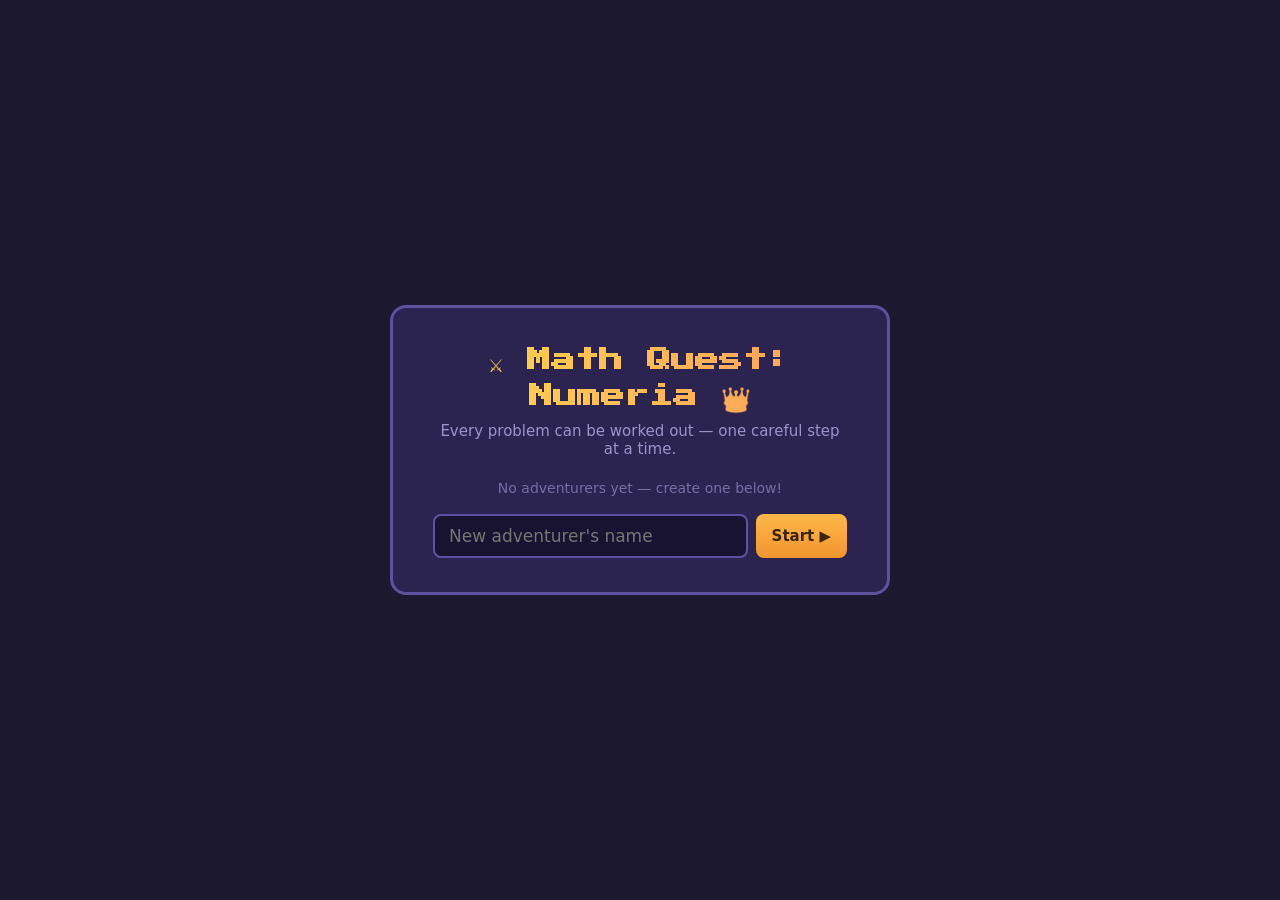
==== index.html @ f1490b23 "Deploy v1.1.0 (wave-8a + legibility pass) Co-Authored-By: Claude Fable 5 <noreply@anthropic.com>" ====
<!DOCTYPE html>
<html lang="en">
<head>
  <meta charset="UTF-8">
  <meta name="viewport" content="width=device-width, initial-scale=1.0">
  <title>Math Quest: Numeria</title>
  <link rel="icon" href="data:image/svg+xml,<svg xmlns=%22http://www.w3.org/2000/svg%22 viewBox=%220 0 100 100%22><text y=%22.9em%22 font-size=%2290%22>👑</text></svg>">
  <link rel="stylesheet" href="css/style.css">
  <!-- PWA (Pass F): installable icon + offline play when served over
       https; harmless no-ops from file:// (the family play copy) -->
  <link rel="manifest" href="manifest.json">
  <meta name="theme-color" content="#141221">
  <link rel="apple-touch-icon" href="assets/icon-192.png">
  <script>
    if ('serviceWorker' in navigator && location.protocol === 'https:') {
      addEventListener('load', () => navigator.serviceWorker.register('sw.js').catch(() => {}));
    }
  </script>
</head>
<body>
  <header>
    <div class="header-corner">
      <button id="btnParent" class="secondary">👪 Parent</button>
      <button id="btnSwitch" class="secondary">👤 Switch</button>
    </div>
    <div class="header-title">
      <h1>⚔️ Math Quest: Numeria 👑</h1>
      <div class="subtitle">Every problem can be worked out — one careful step at a time.</div>
    </div>
    <div class="header-spacer"></div>
  </header>

  <div id="game">
    <div id="playArea">
      <canvas id="canvas" width="720" height="528"></canvas>
      <div class="action-bar">
        <button id="btnPotion" title="or press P">🧪 Potion</button>
        <button id="btnFood" title="or press F">🍗 Food</button>
        <button id="btnBag" title="or press B">🎒 Bag</button>
        <button id="btnReport" title="or press R">📊 Report</button>
        <button id="btnBook" title="or press M">📕 Monsters</button>
        <button id="btnHelp">📖 Help</button>
        <button id="btnDifficulty">⚙️ Difficulty</button>
      </div>
    </div>
    <aside id="sidebar">
      <div class="stat" id="statHp"></div>
      <div class="stat" id="statStamina"></div>
      <div class="stat" id="statGold"></div>
      <div class="stat" id="statLevel"></div>
      <div class="stat combat" id="statAtk"></div>
      <div class="stat combat" id="statDef"></div>
      <div class="stat" id="statStreak"></div>
      <div class="stat" id="spellRow"></div>
      <div id="taskBox"></div>
      <div id="log"></div>
      <div class="keys-hint">Move: arrow keys or WASD · Bump into things to interact<br>
        Quick keys: <b>P</b> potion · <b>F</b> food · <b>B</b> bag · <b>R</b> report · <b>M</b> monsters</div>
    </aside>
  </div>

  <div id="overlay" class="hidden">
    <div id="modalBox"></div>
  </div>

  <div id="battleOverlay" class="hidden"></div>

  <div id="profileScreen" class="hidden">
    <div class="profile-card">
      <h1>⚔️ Math Quest: Numeria 👑</h1>
      <div class="tag">Every problem can be worked out — one careful step at a time.</div>
      <div id="profileList"></div>
      <div class="new-row">
        <input id="newName" type="text" maxlength="20" placeholder="New adventurer's name" autocomplete="off">
        <button id="btnNew" class="primary">Start ▶</button>
      </div>
    </div>
  </div>

  <script src="js/tracker.js"></script>
  <script src="js/problems.js"></script>
  <script src="js/mastery.js"></script>
  <script src="js/data.js"></script>
  <script src="js/maps.js"></script>
  <script src="js/sprites.js"></script>
  <script src="js/battle.js"></script>
  <script src="js/engine.js"></script>
  <script src="js/ui.js"></script>
  <script src="js/main.js"></script>
</body>
</html>
---- css/style.css ----
/* MathMaker v2 */
@font-face {
  font-family: 'Press Start 2P';
  src: url('../assets/PressStart2P.ttf') format('truetype');
  font-display: swap;
}

* { box-sizing: border-box; margin: 0; padding: 0; }

body {
  background: #1b1830;
  color: #efeaff;
  font-family: 'Avenir Next', 'Segoe UI', system-ui, sans-serif;
  min-height: 100vh;
  display: flex;
  flex-direction: column;
  align-items: center;
}

/* three columns: grown-up buttons | centered title | matching spacer —
   grid (not absolute) so the buttons can never overlap the title */
header {
  text-align: center; padding: 14px 14px 8px;
  display: grid; grid-template-columns: 1fr auto 1fr; align-items: start; gap: 8px;
  align-self: stretch; /* body centers children to content width — stretch to
                          the full window so the corner is the WINDOW corner,
                          not a spot crowding the title */
}
.header-corner { display: flex; gap: 6px; justify-self: start; }
.header-corner button { font-size: 12px; padding: 5px 10px; }
header h1 {
  font-family: 'Press Start 2P', monospace;
  font-size: 26px; letter-spacing: 1px;
  background: linear-gradient(90deg, #ffd94a, #ff9d5c, #ffd94a);
  -webkit-background-clip: text; background-clip: text;
  -webkit-text-fill-color: transparent;
  padding: 6px 0;
}
header .subtitle { color: #9d92c9; font-size: 14px; margin-top: 4px; }

#game { display: flex; gap: 14px; padding: 12px; align-items: flex-start; }

#canvas {
  border: 3px solid #494073;
  border-radius: 8px;
  background: #141221;
  image-rendering: pixelated;
}

/* ---------- sidebar ---------- */
#sidebar {
  width: 310px; min-height: 528px;
  background: #262042;
  border: 2px solid #494073;
  border-radius: 10px;
  padding: 14px;
  display: flex; flex-direction: column; gap: 8px;
  font-size: 15px;
}
#sidebar .stat { line-height: 1.35; }
#sidebar .stat.combat { font-size: 13.5px; }
#sidebar .dim { color: #9d92c9; font-size: 12px; }
.hpbar {
  height: 12px; background: #171331; border-radius: 6px;
  overflow: hidden; margin-bottom: 4px;
}
.hpfill { height: 100%; background: linear-gradient(90deg, #4cd964, #a8e063); transition: width 0.25s; }
.hpfill.low { background: linear-gradient(90deg, #e05252, #ff9d5c); }
.hpbar.stamina { height: 9px; }
.stfill { height: 100%; background: linear-gradient(90deg, #e0a952, #ffd94a); transition: width 0.25s; }
.stfill.low { background: linear-gradient(90deg, #b0763e, #e05252); }

.bag-empty { color: #776da3; font-size: 13.5px; padding: 4px 8px; }
.slot-label { font-size: 13px; color: #ffd94a; margin: 8px 0 2px; font-weight: 700; }
.topic-grid {
  display: grid; grid-template-columns: 1fr 1fr; gap: 4px 14px;
  background: #211b40; border-radius: 8px; padding: 10px 12px;
}
.topic-check {
  display: flex; align-items: center; gap: 8px;
  font-size: 13px; line-height: 1.3; cursor: pointer; padding: 3px 0;
}
.topic-check input { width: 16px; height: 16px; accent-color: #ffd94a; cursor: pointer; }
.topic-row { display: flex; flex-direction: column; }
.trend-up { color: #4cd964; font-size: 11px; }
.trend-down { color: #ff9d5c; font-size: 11px; }
.miss-details { font-size: 11.5px; color: #b4a9df; margin: 0 0 4px 24px; }
.miss-details summary { cursor: pointer; }
.miss-row { padding: 2px 0 2px 4px; }
.almost-sparkle { display: inline-block; animation: almost-pulse 1.4s ease-in-out infinite; }
@keyframes almost-pulse { 0%, 100% { opacity: 0.55; transform: scale(1); } 50% { opacity: 1; transform: scale(1.25); } }
.bug-row { font-size: 12.5px; padding: 4px 6px; background: #211b40; border-radius: 6px; margin-bottom: 4px; }
.bug-text {
  width: 100%; height: 220px; font-size: 11px; font-family: monospace;
  background: #171331; color: #cfc6f2; border: 1.5px solid #494073; border-radius: 8px; padding: 8px;
}
#pinInput { flex: 1; font-size: 20px; padding: 9px 14px; border-radius: 8px;
  border: 2px solid #5e51a0; background: #171331; color: #fff; font-family: inherit; letter-spacing: 4px; }
#pinInput.shake { animation: shake 0.35s; border-color: #e05252; }
.shop-row.equipped { background: #32405a !important; }
.shop-row .shop-stat { width: auto; min-width: 64px; }
.bag-note { font-size: 12px; color: #9d92c9; }
.charm-row { padding: 5px 8px; font-size: 14px; line-height: 1.4; }
.shop-row button.shop-sell { padding: 4px 14px; font-size: 13.5px; background: #7a5c2c; }

#taskBox {
  background: #322a58; border-radius: 8px; padding: 10px;
  font-size: 14px; line-height: 1.45;
  border-left: 4px solid #ffd94a;
}

/* the action bar sits under the map, one horizontal strip */
#playArea { display: flex; flex-direction: column; gap: 10px; }
/* Kid buttons only (Parent/Switch live in the header corner). Wrap is the
   safety net: min-width keeps every label whole, flex-grow keeps each row
   filling the bar edge to edge — labels must never clip. */
.action-bar { display: flex; flex-wrap: wrap; gap: 7px; width: 726px; }
.action-bar button {
  flex: 1 1 auto; min-width: 96px; padding: 8px 4px;
  font-size: 12.5px; white-space: nowrap;
}

#log {
  margin-top: auto;
  font-size: 13px; color: #b4a9df;
  background: #1d1837; border-radius: 8px; padding: 9px;
  min-height: 190px; line-height: 1.5;
}

.keys-hint { font-size: 12px; color: #776da3; text-align: center; }

/* ---------- buttons ---------- */
button {
  font-family: inherit; font-size: 15px;
  padding: 8px 16px; border-radius: 8px; border: none;
  cursor: pointer; background: #494073; color: #efeaff;
  transition: transform 0.06s, filter 0.15s;
}
button:hover:not(:disabled) { filter: brightness(1.2); }
button:active:not(:disabled) { transform: scale(0.97); }
button:disabled { opacity: 0.45; cursor: default; }
button.primary { background: linear-gradient(180deg, #ffb84a, #f2952f); color: #3a2503; font-weight: 700; }
button.secondary { background: #3a3161; }
button.mini { padding: 2px 10px; font-size: 12px; }

/* ---------- overlay & modals ---------- */
#overlay {
  position: fixed; inset: 0;
  background: rgba(10, 8, 22, 0.78);
  display: flex; align-items: center; justify-content: center;
  z-index: 10; padding: 16px;
}
#overlay.hidden, #profileScreen.hidden, #battleOverlay.hidden { display: none; }

#modalBox {
  background: #2b2450;
  border: 3px solid #5e51a0;
  border-radius: 14px;
  padding: 22px 26px;
  width: min(620px, 94vw);
  max-height: 92vh; overflow-y: auto;
  box-shadow: 0 12px 60px rgba(0,0,0,0.6);
}
#modalBox h2 { font-size: 21px; margin-bottom: 10px; color: #ffd94a; }
#modalBox h3 { font-size: 14px; margin: 12px 0 6px; color: #b4a9df; }
/* help menu: calm, grouped entries — one lead term, roomy line spacing */
.help-p { margin: 0 0 9px; line-height: 1.45; }
.dialog-body { font-size: 15.5px; line-height: 1.55; }
.dialog-body hr { border: none; border-top: 1px solid #494073; margin: 10px 0; }
.btnrow { display: flex; gap: 10px; justify-content: flex-end; margin-top: 16px; }

/* ---------- problem UI (shared by modal + battle) ---------- */
.prob-header { font-size: 16px; margin-bottom: 12px; color: #cfc6f2; }
.prob-text {
  font-size: 23px; font-weight: 600; line-height: 1.45;
  background: #211b40; border-radius: 10px; padding: 14px 18px;
  margin-bottom: 12px;
}
.prob-text.battle { background: #171331; border: 2px solid #494073; }
.prob-svg { display: flex; justify-content: center; margin-bottom: 12px; }
.answer-row { display: flex; gap: 10px; }
#answerInput {
  flex: 1; font-size: 22px; padding: 9px 14px;
  border-radius: 8px; border: 2px solid #5e51a0;
  background: #171331; color: #fff; font-family: inherit;
}
#answerInput:focus { outline: none; border-color: #ffd94a; }
#answerInput.shake { animation: shake 0.35s; border-color: #e05252; }
@keyframes shake { 20%, 60% { transform: translateX(-5px); } 40%, 80% { transform: translateX(5px); } }

.hint { font-size: 13.5px; color: #9d92c9; margin-top: 7px; }
.hint.hint-strong { font-size: 15px; color: #ffd94a; }
.parse-warn { font-size: 13.5px; color: #ffb84a; margin-top: 6px; }
.choices { display: flex; gap: 12px; justify-content: center; }
.choices .choice { font-size: 26px; padding: 10px 30px; background: #494073; }

.feedback { margin-top: 10px; font-size: 16px; line-height: 1.5; }
.feedback .right { color: #6ee87e; font-weight: 700; font-size: 19px; }
.feedback .wrong { color: #ff8080; font-weight: 700; font-size: 17px; }
.feedback .solution {
  background: #211b40; border-left: 4px solid #ff9d5c;
  padding: 9px 12px; border-radius: 6px; margin-top: 7px; font-size: 15px;
}
.feedback .result-msg { margin-top: 8px; }

.scratch-wrap { margin-top: 14px; }
.scratch-label { font-size: 13px; color: #9d92c9; margin-bottom: 4px; }
#scratch {
  width: 100%; height: 140px;
  background: #171331; border: 1.5px dashed #494073; border-radius: 8px;
  touch-action: none; cursor: crosshair;
}
.scratch-details { margin-top: 10px; }
.scratch-details summary { cursor: pointer; color: #9d92c9; font-size: 13.5px; }
.scratch-details canvas { margin-top: 6px; }

/* ---------- battle screen ---------- */
#battleOverlay {
  position: fixed; inset: 0;
  background: rgba(8, 6, 18, 0.92);
  display: flex; align-items: center; justify-content: center;
  z-index: 15; padding: 12px;
}
.battle-frame {
  width: min(760px, 96vw);
  max-height: 96vh; overflow-y: auto;
  background: #221c40;
  border: 3px solid #5e51a0;
  border-radius: 14px;
  padding: 14px;
  box-shadow: 0 12px 80px rgba(0,0,0,0.75);
}
.stage-wrap { position: relative; }
#stage {
  width: 100%;
  border-radius: 10px;
  border: 2px solid #494073;
  image-rendering: pixelated;
  display: block;
}

.bbar-box {
  position: absolute;
  width: 218px;
  background: rgba(15, 12, 30, 0.85);
  border: 2px solid #5e51a0;
  border-radius: 10px;
  padding: 8px 10px;
}
.bbar-box.mon { top: 10px; left: 10px; }
.bbar-box.hero { bottom: 10px; left: 10px; }
.bbar-name {
  font-family: 'Press Start 2P', monospace;
  font-size: 10px; margin-bottom: 6px; color: #ffd94a;
  overflow: hidden; text-overflow: ellipsis; white-space: nowrap;
}
.bbar {
  position: relative; height: 14px;
  background: #171331; border-radius: 7px; overflow: hidden;
}
.bbar .fill {
  position: absolute; inset: 0 auto 0 0; width: 100%;
  border-radius: 7px;
  transition: width 0.25s ease-out;
}
.bbar .fill.mon { background: linear-gradient(90deg, #e05252, #ff9d5c); }
.bbar .fill.hero { background: linear-gradient(90deg, #4cd964, #a8e063); }
.bbar .fill.hero.low { background: linear-gradient(90deg, #e05252, #ff9d5c); }
.bbar .ghost {
  position: absolute; inset: 0 auto 0 0; width: 100%;
  background: #ffd94a88;
  transition: width 0.9s ease-out 0.25s;
}
.bbar-sub { font-size: 11.5px; color: #b4a9df; margin-top: 5px; }

#battleBanner {
  position: absolute; top: 34%; left: 0; right: 0;
  text-align: center; pointer-events: none;
  font-family: 'Press Start 2P', monospace;
  font-size: 24px;
  text-shadow: 3px 3px 0 #141221;
  opacity: 0;
}
#battleBanner.pop { animation: bannerPop 1.4s ease-out; }
@keyframes bannerPop {
  0% { opacity: 0; transform: scale(0.3); }
  18% { opacity: 1; transform: scale(1.15); }
  30% { transform: scale(1); }
  75% { opacity: 1; }
  100% { opacity: 0; transform: scale(1.05); }
}

.battle-msg {
  min-height: 26px; padding: 8px 4px 2px;
  font-size: 15.5px; line-height: 1.4;
}
.battle-problem { padding-top: 6px; }
.battle-btnrow { margin-top: 12px; }

.victory-panel { text-align: center; padding: 8px 0; }
.victory-title {
  font-family: 'Press Start 2P', monospace;
  font-size: 22px; color: #6ee87e; margin: 8px 0 14px;
  animation: victoryGlow 1.2s ease-in-out infinite alternate;
}
@keyframes victoryGlow {
  from { text-shadow: 0 0 6px #6ee87e44; }
  to { text-shadow: 0 0 18px #6ee87ebb; }
}
.victory-lines { font-size: 17px; line-height: 1.9; }
.victory-panel .btnrow { justify-content: center; }

/* ---------- shop ---------- */
.shop-tabs { display: flex; gap: 8px; margin-bottom: 10px; }
.shop-tabs button { flex: 1; background: #251f48; }
.shop-tabs button.active { background: linear-gradient(180deg, #ffb84a, #f2952f); color: #3a2503; font-weight: 700; }
.shop-gold { margin-bottom: 6px; }
.shop-shelf { margin: 0 0 8px; font-size: 12.5px; }
.shop-compare { color: #9d92c9; }
.shop-compare.better { color: #6ee87e; }
.shop-compare.worse { color: #ff8a7a; }
.shop-row {
  display: flex; align-items: center; gap: 10px;
  padding: 6px 8px; border-radius: 6px; font-size: 14.5px;
}
.shop-row:nth-child(odd) { background: #251f48; }
.shop-row.owned { opacity: 0.55; }
.shop-item { flex: 1; }
.shop-item .quip { display: block; font-size: 11.5px; color: #9d92c9; font-style: italic; margin-top: 1px; }
.shop-stat { width: 64px; color: #b4a9df; }
.miss-quip { font-size: 12.5px; color: #9d92c9; font-style: italic; margin-top: 4px; }
.badge-dim { opacity: 0.22; filter: grayscale(1); }
.badge-on { text-shadow: 0 0 6px #ffd94a66; }

/* ---------- monster book ---------- */
.beast-row { display: flex; align-items: center; gap: 12px; padding: 6px 8px; border-radius: 6px; }
.beast-row:nth-child(odd) { background: #251f48; }
.beast-img { width: 52px; height: 52px; object-fit: contain; image-rendering: pixelated; flex: none; }
.beast-info { flex: 1; }
.beast-name { font-size: 14.5px; }
.beast-desc { font-size: 12.5px; color: #9d92c9; font-style: italic; line-height: 1.35; }
.beast-count { color: #ffd94a; font-size: 13px; white-space: nowrap; }
.beast-unknown { opacity: 0.8; }
.shop-price { width: 58px; text-align: right; color: #ffd94a; }
.shop-row button.shop-buy { padding: 4px 14px; font-size: 13.5px; }
.shop-row span.shop-buy { font-size: 13px; color: #6ee87e; }

/* ---------- Wave 7: the Final Exam's slate (the MathMaker's working) ------- */
.slate {
  background: #23202e; border: 3px solid #4a4458; border-radius: 8px;
  padding: 12px 14px; margin: 4px 0 2px; text-align: left;
}
.slate-prompt {
  font-family: 'Press Start 2P', monospace; font-size: 15px; color: #ffd94a;
  text-align: center; margin-bottom: 12px; letter-spacing: 1px;
}
.slate-step {
  display: flex; gap: 10px; align-items: flex-start;
  font-size: 15px; line-height: 1.5; color: #e8e4f4;
  padding: 5px 0; border-top: 1px dashed #3c3650;
}
.slate-n {
  flex: none; width: 22px; height: 22px; border-radius: 50%;
  background: #4a4458; color: #cfc6e8; font-size: 12px;
  display: flex; align-items: center; justify-content: center;
}

/* ---------- Wave 7: the Hall of Heroes ---------- */
.hero-row {
  display: flex; align-items: center; gap: 12px;
  padding: 8px; border-radius: 6px;
}
.hero-row:nth-child(odd) { background: #251f48; }
.hero-row.hero-me { box-shadow: inset 0 0 0 2px #ffd94a66; }
.hero-crest { font-size: 26px; flex: none; width: 34px; text-align: center; }
.hero-info { display: flex; flex-direction: column; gap: 2px; }
.hero-name { font-size: 15px; }
.hero-titles { font-size: 12.5px; color: #ffd94a; font-style: italic; }
.hero-stats { font-size: 12.5px; color: #b4a9df; }
.hero-ng { color: #ffd94a; font-size: 12px; }

/* ---------- report card ---------- */
.report-total { margin-bottom: 10px; font-size: 15px; }
.report-row {
  display: flex; align-items: center; gap: 8px; flex-wrap: wrap;
  padding: 5px 4px; font-size: 13.5px;
}
.report-row.locked { opacity: 0.45; }
.report-skill { flex: 1; }
.report-acc { width: 90px; text-align: right; color: #b4a9df; }
.report-bar {
  width: 90px; height: 9px; background: #171331;
  border-radius: 5px; overflow: hidden; display: inline-block;
}
.report-bar span { display: block; height: 100%; }
.report-bar .great { background: #4cd964; }
.report-bar .ok { background: #ffd94a; }
.report-bar .work { background: #ff9d5c; }
.report-growth { flex-basis: 100%; font-size: 12px; color: #7ee0e8; padding-left: 2px; }

/* ---------- profile screen ---------- */
#profileScreen {
  position: fixed; inset: 0; z-index: 20;
  background: #1b1830;
  display: flex; align-items: center; justify-content: center;
}
.profile-card {
  background: #2b2450; border: 3px solid #5e51a0; border-radius: 16px;
  padding: 34px 40px; width: min(500px, 92vw); text-align: center;
}
.profile-card h1 {
  font-family: 'Press Start 2P', monospace;
  font-size: 24px; margin-bottom: 8px; line-height: 1.5;
  background: linear-gradient(90deg, #ffd94a, #ff9d5c);
  -webkit-background-clip: text; background-clip: text; -webkit-text-fill-color: transparent;
}
.profile-card .tag { color: #9d92c9; margin-bottom: 22px; font-size: 15px; }
.profile-row { display: flex; gap: 8px; margin-bottom: 8px; }
.profile-row .profile-load { flex: 1; font-size: 17px; padding: 10px; }
.profile-empty { color: #776da3; margin-bottom: 10px; font-size: 14px; }
.new-row { display: flex; gap: 8px; margin-top: 18px; }
#newName {
  flex: 1; font-size: 17px; padding: 10px 14px;
  border-radius: 8px; border: 2px solid #5e51a0;
  background: #171331; color: #fff; font-family: inherit;
}

/* Wave 7.1: spells look dimmed when not castable but stay CLICKABLE —
   every click gets a log answer instead of silent nothing */
button.spell-dim { opacity: 0.5; }
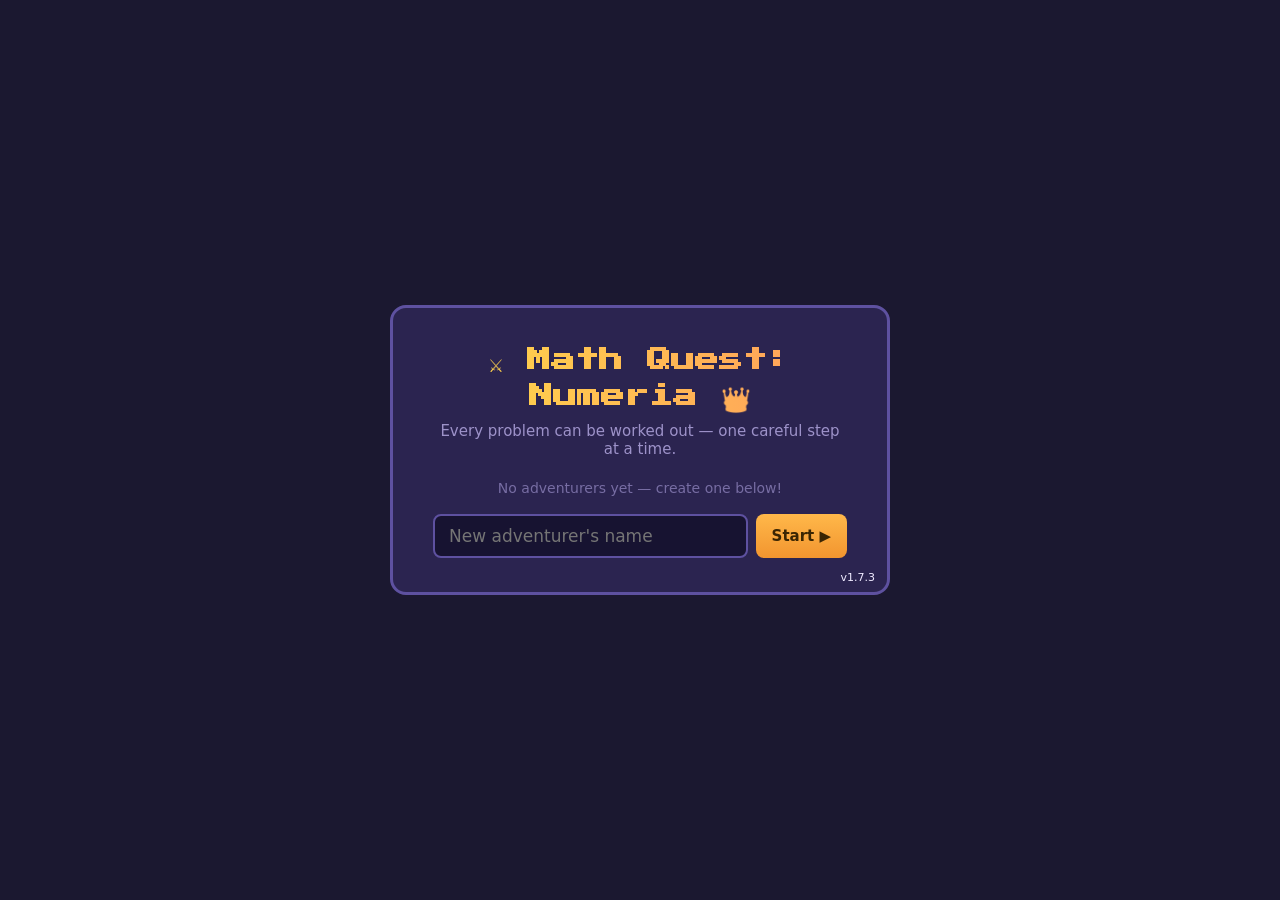
==== commit 3d58d311: "Deploy v1.7.3 (settings reorg, wildness bar, rack order) Co-Authored-By: Claude Fable 5 <noreply@ant" ====
--- a/index.html
+++ b/index.html
@@ -40,7 +40,7 @@
         <button id="btnReport" title="or press R">📊 Report</button>
         <button id="btnBook" title="or press M">📕 Monsters</button>
         <button id="btnHelp">📖 Help</button>
-        <button id="btnDifficulty">⚙️ Difficulty</button>
+        <button id="btnDifficulty">⚙️ Settings</button>
       </div>
     </div>
     <aside id="sidebar">
@@ -55,7 +55,7 @@
       <div id="taskBox"></div>
       <div id="log"></div>
       <div class="keys-hint">Move: arrow keys or WASD · Bump into things to interact<br>
-        Quick keys: <b>P</b> potion · <b>F</b> food · <b>B</b> bag · <b>R</b> report · <b>M</b> monsters</div>
+        Quick keys: <b>P</b> potion · <b>F</b> food · <b>B</b> bag · <b>R</b> report · <b>M</b> monsters · <b>1/2/3</b> spells</div>
     </aside>
   </div>
 
@@ -86,6 +86,7 @@
   <script src="js/battle.js"></script>
   <script src="js/engine.js"></script>
   <script src="js/ui.js"></script>
+  <script src="js/music.js"></script>
   <script src="js/main.js"></script>
 </body>
 </html>
--- a/css/style.css
+++ b/css/style.css
@@ -49,13 +49,18 @@
 
 /* ---------- sidebar ---------- */
 #sidebar {
-  width: 310px; min-height: 528px;
+  width: 310px;
+  /* height CAPPED to the play column (canvas 534 + gap 10 + action bar ~44):
+     the page must never scroll (playtest 2026-07-13) — the LOG absorbs
+     overflow by scrolling internally instead */
+  height: 588px;
   background: #262042;
   border: 2px solid #494073;
   border-radius: 10px;
   padding: 14px;
   display: flex; flex-direction: column; gap: 8px;
   font-size: 15px;
+  overflow: hidden;
 }
 #sidebar .stat { line-height: 1.35; }
 #sidebar .stat.combat { font-size: 13.5px; }
@@ -124,7 +129,8 @@
   margin-top: auto;
   font-size: 13px; color: #b4a9df;
   background: #1d1837; border-radius: 8px; padding: 9px;
-  min-height: 190px; line-height: 1.5;
+  min-height: 90px; line-height: 1.5;
+  flex: 1 1 auto; overflow-y: auto; /* the log scrolls; the page never does */
 }
 
 .keys-hint { font-size: 12px; color: #776da3; text-align: center; }
@@ -165,6 +171,16 @@
 #modalBox h3 { font-size: 14px; margin: 12px 0 6px; color: #b4a9df; }
 /* help menu: calm, grouped entries — one lead term, roomy line spacing */
 .help-p { margin: 0 0 9px; line-height: 1.45; }
+
+/* accessibility: parent-panel "larger reading text" — bumps the READING
+   surfaces (dialogs, problems, log, sidebar), never the pixel-art canvas */
+body.big-text .dialog-body { font-size: 17.5px; }
+body.big-text .prob-text { font-size: 26px; }
+body.big-text #log { font-size: 15px; }
+body.big-text #sidebar { font-size: 17px; }
+body.big-text .help-p { font-size: 16.5px; line-height: 1.5; }
+body.big-text .prob-header { font-size: 18px; }
+body.big-text #modalBox h2 { font-size: 23px; }
 .dialog-body { font-size: 15.5px; line-height: 1.55; }
 .dialog-body hr { border: none; border-top: 1px solid #494073; margin: 10px 0; }
 .btnrow { display: flex; gap: 10px; justify-content: flex-end; margin-top: 16px; }
@@ -264,6 +280,11 @@
   transition: width 0.25s ease-out;
 }
 .bbar .fill.mon { background: linear-gradient(90deg, #e05252, #ff9d5c); }
+/* v1.7.3: under Soothe the bar drains WILDNESS — same direction as the
+   hero's bar (playtest: opposite-running gauges were confusing), honestly
+   red (it is the monster's aggression, shrinking), a shade warmer than the
+   Strike bar so the stances still read apart at a glance. */
+.bbar .fill.mon.calm { background: linear-gradient(90deg, #e05252, #e8a25c); }
 .bbar .fill.hero { background: linear-gradient(90deg, #4cd964, #a8e063); }
 .bbar .fill.hero.low { background: linear-gradient(90deg, #e05252, #ff9d5c); }
 .bbar .ghost {
@@ -295,7 +316,31 @@
   font-size: 15.5px; line-height: 1.4;
 }
 .battle-problem { padding-top: 6px; }
-.battle-btnrow { margin-top: 12px; }
+.battle-btnrow { margin-top: 12px; justify-content: space-between; align-items: center; }
+
+/* ---------- Wave 8b: the stance row ---------- */
+/* Sticky toggles, never a per-strike press. They sit at the FAR END from Flee
+   so a kid reaching for one can't fat-finger the other. */
+.stance-row { display: flex; gap: 6px; }
+.stance-btn {
+  background: #3a3161; color: #b4a9df;
+  border: 2px solid transparent;
+  padding: 4px 11px; font-size: 12.5px;
+}
+.stance-btn.on { background: #32405a; color: #efeaff; border-color: #ffd94a99; }
+.stance-btn.on.soothe { border-color: #7ee0e8; color: #d8fbff; }
+.stance-btn.brave.on {
+  border-color: #ffd94a; color: #ffe9a3;
+  box-shadow: 0 0 10px #ffd94a55;
+}
+.victory-title.calm {
+  color: #7ee0e8;
+  animation: calmGlow 1.6s ease-in-out infinite alternate;
+}
+@keyframes calmGlow {
+  from { text-shadow: 0 0 6px #7ee0e844; }
+  to { text-shadow: 0 0 20px #7ee0e8bb; }
+}
 
 .victory-panel { text-align: center; padding: 8px 0; }
 .victory-title {
@@ -325,10 +370,41 @@
 }
 .shop-row:nth-child(odd) { background: #251f48; }
 .shop-row.owned { opacity: 0.55; }
+/* v1.7.1 (playtest 2026-07-13, "the shop is overwhelming"): each section
+   sits in its own softly tinted block with a colored spine, so the rack
+   reads as rooms in a shop rather than one long ledger. */
+.shop-sec { border-radius: 10px; padding: 6px 8px 8px; margin: 10px 0; background: rgba(255,255,255,0.03); border-left: 4px solid #4a4076; }
+.shop-sec h3 { margin: 2px 0 6px; }
+.shop-sec-gentle { background: rgba(126,224,232,0.07); border-left-color: #7ee0e8; }
+.shop-sec-bold  { background: rgba(255,184,74,0.07); border-left-color: #ffb84a; }
+.shop-sec-armor { background: rgba(157,146,201,0.08); border-left-color: #8a7cc8; }
+.shop-sec-ring  { background: rgba(232,138,196,0.07); border-left-color: #e88ac4; }
+.shop-sec-food  { background: rgba(110,232,126,0.07); border-left-color: #6ee87e; }
+.shop-sec-potion{ background: rgba(255,122,146,0.07); border-left-color: #ff7a92; }
+.shop-sec-isle  { background: rgba(82,168,224,0.08); border-left-color: #52a8e0; }
+.shop-sec-sell  { background: rgba(255,217,74,0.06); border-left-color: #c8a838; }
+/* v1.7.3: the ⚙️ Settings dialog reuses the tinted-room recipe */
+.set-row { display: flex; gap: 8px; flex-wrap: wrap; margin-top: 6px; }
+.set-row button { flex: 1; min-width: 120px; }
+.set-choice .quip { display: block; font-size: 11px; font-weight: 400; opacity: 0.75; margin-top: 2px; }
 .shop-item { flex: 1; }
 .shop-item .quip { display: block; font-size: 11.5px; color: #9d92c9; font-style: italic; margin-top: 1px; }
 .shop-stat { width: 64px; color: #b4a9df; }
 .miss-quip { font-size: 12.5px; color: #9d92c9; font-style: italic; margin-top: 4px; }
+
+/* v1.7.0: boss wrong-math attacks — a wildly-wrong equation, presentation
+   only, in the boss's own accent color (set inline per-battle). "Jagged" via
+   a slight alternating skew per character rather than motion (Calm Mode
+   needs no gate — this is text, not an animation). */
+.boss-lie {
+  display: inline-block; margin-top: 4px; font-weight: 700; letter-spacing: 1px;
+  text-shadow: 1px 1px 0 rgba(0,0,0,0.45); transform: skewX(-4deg);
+}
+/* the correction beat: the kid's own next correct strike names the truth —
+   calm, warm, never scolding; error and fix sit right next to each other. */
+.boss-correction {
+  margin-top: 6px; font-size: 14px; color: #a8e6cf; font-style: italic;
+}
 .badge-dim { opacity: 0.22; filter: grayscale(1); }
 .badge-on { text-shadow: 0 0 6px #ffd94a66; }
 
@@ -341,6 +417,13 @@
 .beast-desc { font-size: 12.5px; color: #9d92c9; font-style: italic; line-height: 1.35; }
 .beast-count { color: #ffd94a; font-size: 13px; white-space: nowrap; }
 .beast-unknown { opacity: 0.8; }
+/* Wave 8b: the befriended card. An inset frame rather than a background, so it
+   survives the :nth-child(odd) zebra striping without an !important fight —
+   the same idiom .hero-me uses. Teal = the calm axis, everywhere. */
+.beast-row.beast-befriended { box-shadow: inset 0 0 0 2px #7ee0e866; }
+.beast-friend { color: #7ee0e8; font-size: 13px; white-space: nowrap; margin-left: 8px; }
+.beast-helped { font-size: 12px; color: #7ee0e8; font-style: italic; margin-top: 2px; }
+.hero-honours { font-size: 12px; color: #7ee0e8; }
 .shop-price { width: 58px; text-align: right; color: #ffd94a; }
 .shop-row button.shop-buy { padding: 4px 14px; font-size: 13.5px; }
 .shop-row span.shop-buy { font-size: 13px; color: #6ee87e; }
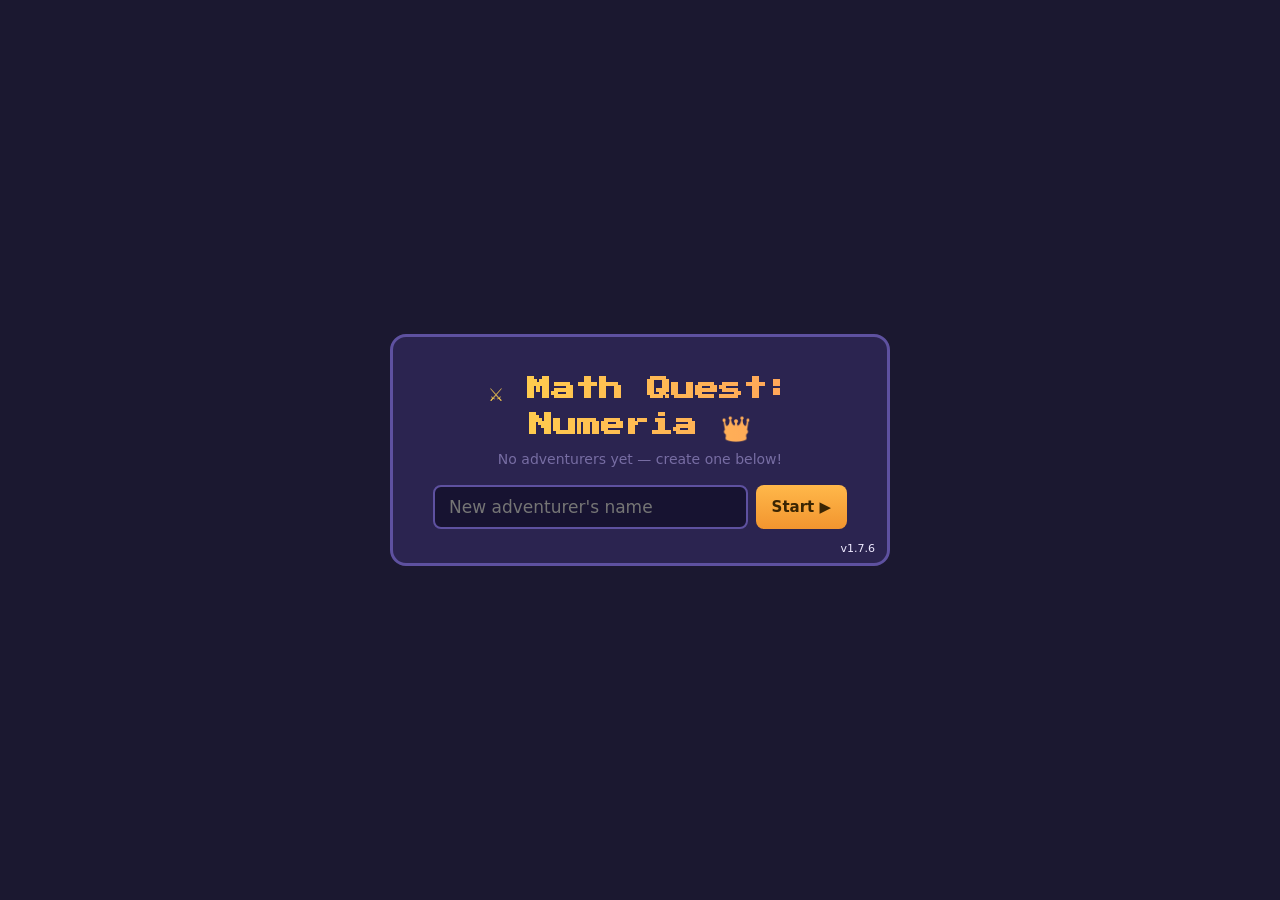
==== commit dee2a4a7: "Deploy v1.7.6 (music credits in Settings; drop header subtitle)" ====
--- a/index.html
+++ b/index.html
@@ -25,7 +25,6 @@
     </div>
     <div class="header-title">
       <h1>⚔️ Math Quest: Numeria 👑</h1>
-      <div class="subtitle">Every problem can be worked out — one careful step at a time.</div>
     </div>
     <div class="header-spacer"></div>
   </header>
@@ -68,7 +67,6 @@
   <div id="profileScreen" class="hidden">
     <div class="profile-card">
       <h1>⚔️ Math Quest: Numeria 👑</h1>
-      <div class="tag">Every problem can be worked out — one careful step at a time.</div>
       <div id="profileList"></div>
       <div class="new-row">
         <input id="newName" type="text" maxlength="20" placeholder="New adventurer's name" autocomplete="off">
--- a/css/style.css
+++ b/css/style.css
@@ -384,6 +384,9 @@
 .shop-sec-isle  { background: rgba(82,168,224,0.08); border-left-color: #52a8e0; }
 .shop-sec-sell  { background: rgba(255,217,74,0.06); border-left-color: #c8a838; }
 /* v1.7.3: the ⚙️ Settings dialog reuses the tinted-room recipe */
+.shop-sec-credits { background: rgba(207,198,232,0.07); border-left-color: #cfc6e8; }
+.credits-list { margin: 4px 0 0; padding-left: 18px; }
+.credits-list li { font-size: 11.5px; color: #b4a9df; line-height: 1.5; margin: 1px 0; }
 .set-row { display: flex; gap: 8px; flex-wrap: wrap; margin-top: 6px; }
 .set-row button { flex: 1; min-width: 120px; }
 .set-choice .quip { display: block; font-size: 11px; font-weight: 400; opacity: 0.75; margin-top: 2px; }
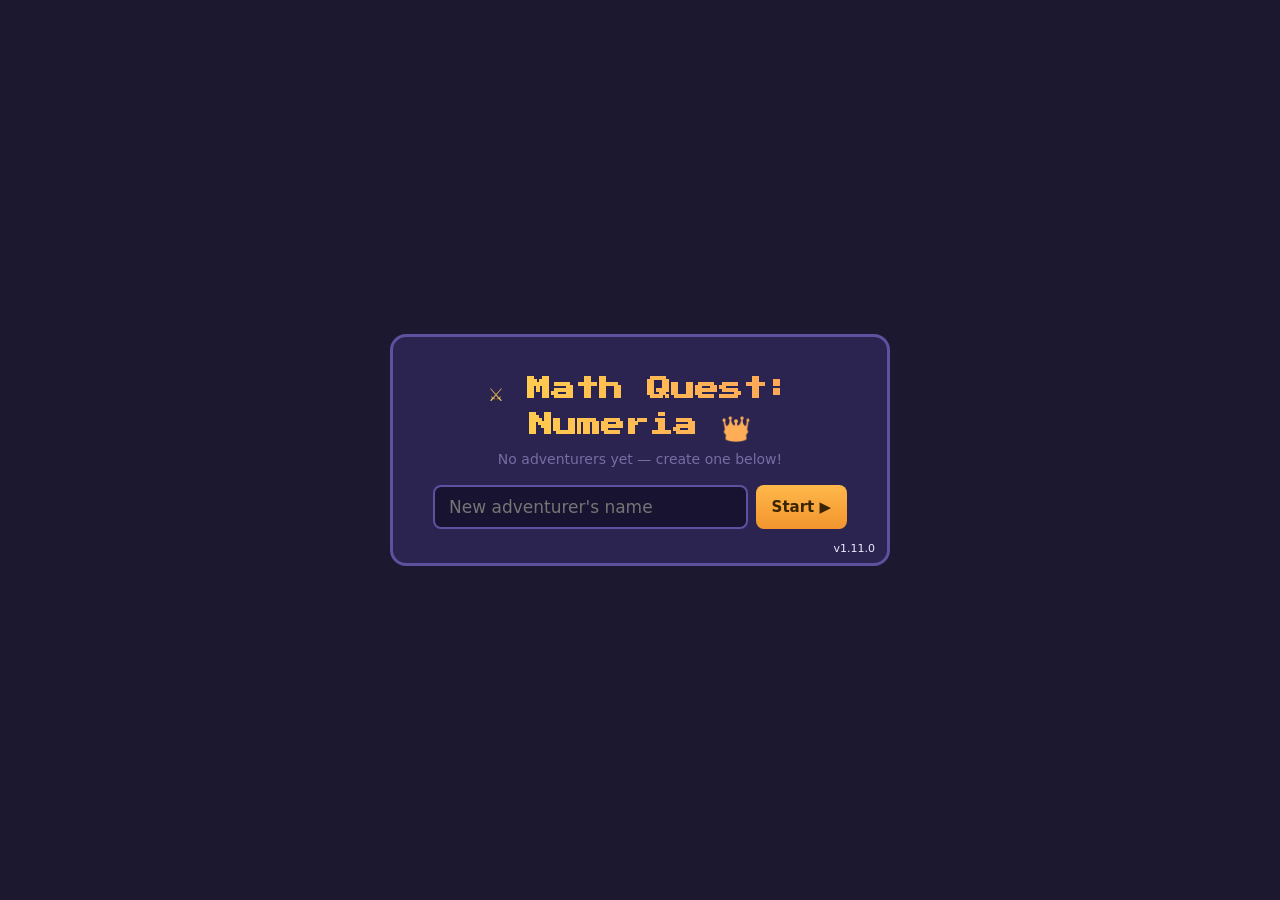
==== commit 778aa6f4: "Deploy v1.11.0 (Wave 15: The Parlor)" ====
--- a/index.html
+++ b/index.html
@@ -81,6 +81,7 @@
   <script src="js/data.js"></script>
   <script src="js/maps.js"></script>
   <script src="js/sprites.js"></script>
+  <script src="js/parlor.js"></script>
   <script src="js/battle.js"></script>
   <script src="js/engine.js"></script>
   <script src="js/ui.js"></script>
--- a/css/style.css
+++ b/css/style.css
@@ -387,6 +387,17 @@
 .shop-sec-credits { background: rgba(207,198,232,0.07); border-left-color: #cfc6e8; }
 .credits-list { margin: 4px 0 0; padding-left: 18px; }
 .credits-list li { font-size: 11.5px; color: #b4a9df; line-height: 1.5; margin: 1px 0; }
+/* Practice Yard (the Tutor): a wall of drill cards */
+.yard-wall { display: flex; flex-wrap: wrap; gap: 6px; margin-top: 6px; }
+.yard-card { flex: 1 1 130px; min-width: 118px; display: flex; align-items: center; gap: 6px; text-align: left; }
+.yard-card.rec { border-color: #ffd94a; box-shadow: 0 0 0 2px rgba(255,217,74,0.5) inset; }
+.yard-card.locked { opacity: 0.45; }
+.yard-stars { margin-left: auto; color: #ffd94a; letter-spacing: 1px; font-size: 12px; }
+.yard-lock { margin-left: auto; font-size: 10px; color: #9d92c9; font-weight: 400; }
+.yard-rec { font-size: 10px; color: #ffd94a; font-weight: 700; }
+.yard-cheer { text-align: center; font-weight: 700; color: #ffd94a; font-size: 18px; margin: 2px 0 8px; animation: cheerPop 0.5s ease-out; }
+.yard-cheer.big { font-size: 22px; color: #7ee0e8; }
+@keyframes cheerPop { 0% { transform: scale(0.4); opacity: 0; } 55% { transform: scale(1.18); } 100% { transform: scale(1); opacity: 1; } }
 .set-row { display: flex; gap: 8px; flex-wrap: wrap; margin-top: 6px; }
 .set-row button { flex: 1; min-width: 120px; }
 .set-choice .quip { display: block; font-size: 11px; font-weight: 400; opacity: 0.75; margin-top: 2px; }
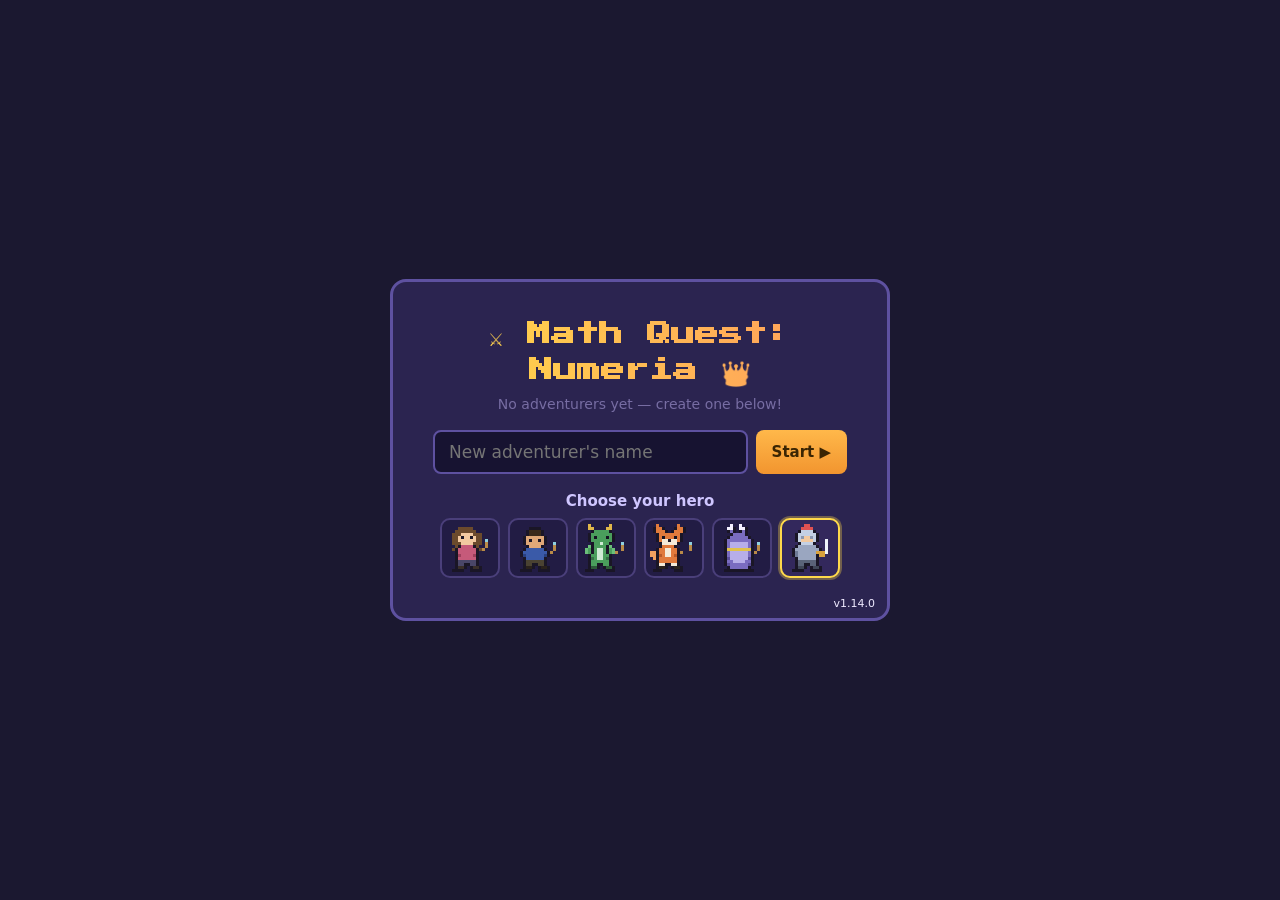
==== commit 3ba9b766: "Deploy v1.14.0 (Wave 18: Choose Your Hero)" ====
--- a/index.html
+++ b/index.html
@@ -72,6 +72,10 @@
         <input id="newName" type="text" maxlength="20" placeholder="New adventurer's name" autocomplete="off">
         <button id="btnNew" class="primary">Start ▶</button>
       </div>
+      <div class="avatar-choose">
+        <div class="avatar-choose-head" id="avatarChooseHead">Choose your hero</div>
+        <div id="avatarPickProfile" class="avatar-pick"></div>
+      </div>
     </div>
   </div>
 
--- a/css/style.css
+++ b/css/style.css
@@ -525,3 +525,28 @@
 /* Wave 7.1: spells look dimmed when not castable but stay CLICKABLE —
    every click gets a log answer instead of silent nothing */
 button.spell-dim { opacity: 0.5; }
+
+/* Wave 18: the avatar picker (Looking Glass, Study wardrobe, profile screen) */
+.avatar-choose { margin-top: 18px; }
+.avatar-choose-head { font-size: 15px; font-weight: 700; margin-bottom: 8px; color: #cfc6ff; }
+.avatar-pick { margin: 6px 0; }
+.avatar-grid { display: flex; gap: 8px; flex-wrap: wrap; justify-content: center; }
+.avatar-opt {
+  padding: 4px; border-radius: 10px; border: 2px solid #4a3f7a;
+  background: #221c44; cursor: pointer; line-height: 0;
+}
+.avatar-opt img { width: 48px; height: 48px; image-rendering: pixelated; }
+.avatar-opt.sel { border-color: #ffd94a; background: #33285c; box-shadow: 0 0 0 2px #ffd94a55; }
+.avatar-swatches { margin-top: 12px; }
+.avatar-swrow { display: flex; align-items: center; gap: 6px; margin: 6px 0; flex-wrap: wrap; }
+.avatar-swlabel { width: 56px; font-size: 13px; color: #a99fd6; }
+.avatar-sw {
+  width: 26px; height: 26px; border-radius: 50%; padding: 0;
+  border: 2px solid #4a3f7a; cursor: pointer;
+}
+.avatar-sw.sel { border-color: #fff; box-shadow: 0 0 0 2px #ffd94a; }
+.avatar-hat {
+  min-width: 32px; height: 30px; border-radius: 8px; padding: 2px 4px;
+  border: 2px solid #4a3f7a; background: #221c44; cursor: pointer; font-size: 16px;
+}
+.avatar-hat.sel { border-color: #ffd94a; background: #33285c; }
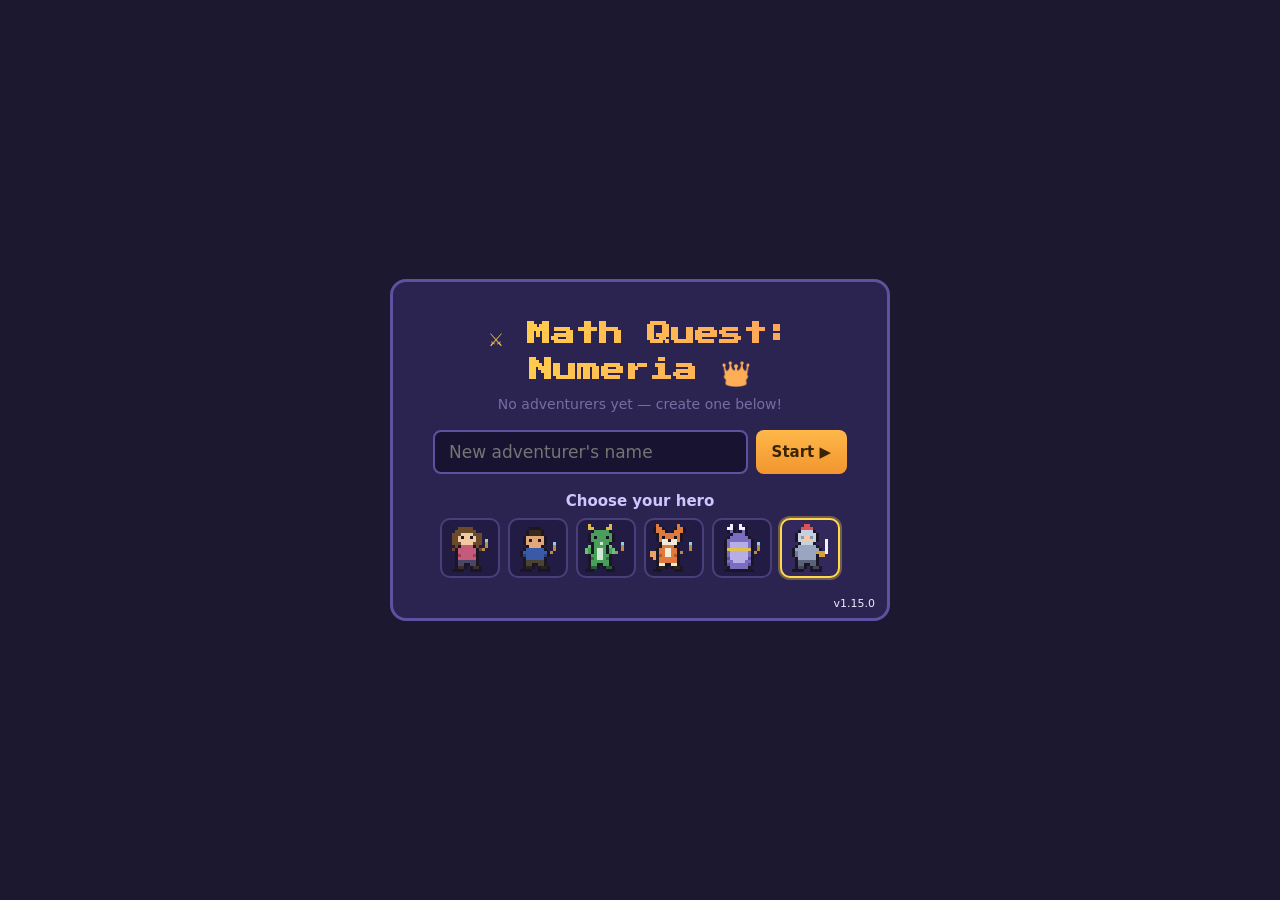
==== commit 0da91e00: "Deploy v1.15.0 (Looking Glass P1: reversible mirror portal)" ====
--- a/index.html
+++ b/index.html
@@ -43,6 +43,7 @@
       </div>
     </div>
     <aside id="sidebar">
+      <div id="mirrorBanner" class="hidden"></div>
       <div class="stat" id="statHp"></div>
       <div class="stat" id="statStamina"></div>
       <div class="stat" id="statGold"></div>
--- a/css/style.css
+++ b/css/style.css
@@ -65,6 +65,26 @@
 #sidebar .stat { line-height: 1.35; }
 #sidebar .stat.combat { font-size: 13.5px; }
 #sidebar .dim { color: #9d92c9; font-size: 12px; }
+/* Wave 20 (Looking Glass P1): the persistent "you are through the glass"
+   indicator — a cool-tinted banner + a mirror-side step-back button, so the
+   sticky mirror state is always visible AND always reversible from inside. */
+#mirrorBanner {
+  background: linear-gradient(180deg, #23405e, #1b3350);
+  border: 2px solid #6fb2d8;
+  border-radius: 8px;
+  padding: 8px 10px;
+  font-size: 13px;
+  line-height: 1.3;
+  color: #d6ecff;
+}
+#mirrorBanner b { color: #bfe4ff; }
+#mirrorBanner button {
+  margin-top: 6px; width: 100%;
+  background: #2e5578; color: #eaf6ff;
+  border: 1px solid #7cc0e4; border-radius: 6px;
+  padding: 5px 8px; font-size: 12px; cursor: pointer;
+}
+#mirrorBanner button:hover { background: #3a678f; }
 .hpbar {
   height: 12px; background: #171331; border-radius: 6px;
   overflow: hidden; margin-bottom: 4px;
